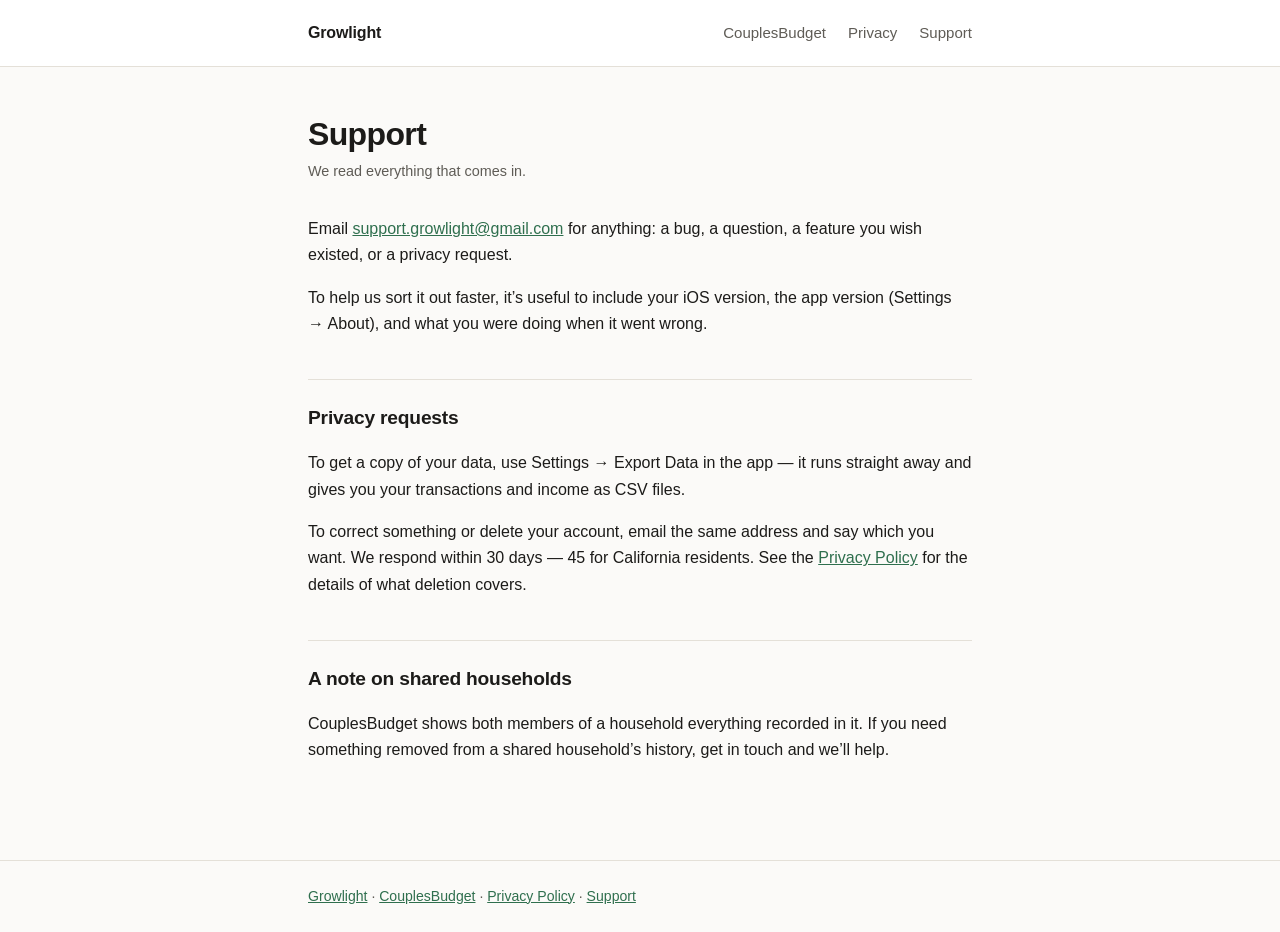
==== couplesbudget/support/index.html @ 72610f9d "Publish the Growlight site: landing, CouplesBudget privacy and support Static pages, no build step. " ====
<!doctype html>
<html lang="en">
<head>
<meta charset="utf-8">
<meta name="viewport" content="width=device-width, initial-scale=1">
<title>Support — CouplesBudget</title>
<meta name="description" content="Get help with CouplesBudget, report a bug, or make a privacy request.">
<link rel="stylesheet" href="../../style.css">
</head>
<body>

<header class="site">
  <div class="wrap">
    <a class="brand" href="../../">Growlight</a>
    <nav>
      <a href="../">CouplesBudget</a>
      <a href="../privacy/">Privacy</a>
      <a href="../support/">Support</a>
    </nav>
  </div>
</header>

<main class="wrap">
  <h1>Support</h1>
  <p class="updated">We read everything that comes in.</p>

  <p>Email <a href="mailto:support.growlight@gmail.com">support.growlight@gmail.com</a> for anything: a bug, a question, a
  feature you wish existed, or a privacy request.</p>

  <p>To help us sort it out faster, it’s useful to include your iOS version, the app version
  (Settings → About), and what you were doing when it went wrong.</p>

  <h2>Privacy requests</h2>
  <p>To get a copy of your data, use Settings → Export Data in the app — it runs straight away and
  gives you your transactions and income as CSV files.</p>
  <p>To correct something or delete your account, email the same address and say which you want.
  We respond within 30 days — 45 for California residents. See the
  <a href="../privacy/">Privacy Policy</a> for the details of what deletion covers.</p>

  <h2>A note on shared households</h2>
  <p>CouplesBudget shows both members of a household everything recorded in it. If you need
  something removed from a shared household’s history, get in touch and we’ll help.</p>
</main>

<footer class="site">
  <div class="wrap">
    <a href="../../">Growlight</a> · <a href="../">CouplesBudget</a> · <a href="../privacy/">Privacy Policy</a> · <a href="../support/">Support</a>
  </div>
</footer>

</body>
</html>
---- style.css ----
:root {
  color-scheme: light dark;
  --bg: #fbfaf8;
  --surface: #ffffff;
  --text: #1c1b19;
  --muted: #5f5c56;
  --rule: #e4e0d8;
  --accent: #2f6f4e;
  --accent-soft: #eef4f0;
  --max: 44rem;
}
@media (prefers-color-scheme: dark) {
  :root {
    --bg: #16151a;
    --surface: #1e1d23;
    --text: #ecebe8;
    --muted: #a5a29b;
    --rule: #33313a;
    --accent: #7fc4a0;
    --accent-soft: #1f2a24;
  }
}

* { box-sizing: border-box; }

body {
  margin: 0;
  background: var(--bg);
  color: var(--text);
  font: 16px/1.65 -apple-system, BlinkMacSystemFont, "Segoe UI", Roboto, Helvetica, Arial, sans-serif;
  -webkit-text-size-adjust: 100%;
}

.wrap {
  max-width: var(--max);
  margin: 0 auto;
  padding: 3rem 1.25rem 5rem;
}

header.site {
  border-bottom: 1px solid var(--rule);
  background: var(--surface);
}
header.site .wrap {
  padding: 1.25rem;
  display: flex;
  align-items: center;
  justify-content: space-between;
  gap: 1rem;
  flex-wrap: wrap;
}
.brand {
  font-weight: 650;
  letter-spacing: -0.01em;
  text-decoration: none;
  color: var(--text);
}
nav a {
  color: var(--muted);
  text-decoration: none;
  margin-left: 1.1rem;
  font-size: 0.94rem;
}
nav a:hover { color: var(--accent); }

h1 {
  font-size: 2rem;
  line-height: 1.2;
  letter-spacing: -0.02em;
  margin: 0 0 0.4rem;
}
h2 {
  font-size: 1.2rem;
  letter-spacing: -0.01em;
  margin: 2.6rem 0 0.6rem;
  padding-top: 1.4rem;
  border-top: 1px solid var(--rule);
}
h3 {
  font-size: 1rem;
  margin: 1.5rem 0 0.35rem;
}
.updated {
  color: var(--muted);
  font-size: 0.9rem;
  margin: 0 0 2rem;
}
p, li { color: var(--text); }
a { color: var(--accent); }

.callout {
  background: var(--accent-soft);
  border-left: 3px solid var(--accent);
  border-radius: 0 8px 8px 0;
  padding: 1rem 1.15rem;
  margin: 1.5rem 0;
}
.callout p:first-child { margin-top: 0; }
.callout p:last-child { margin-bottom: 0; }

table {
  width: 100%;
  border-collapse: collapse;
  margin: 1.25rem 0;
  font-size: 0.94rem;
  display: block;
  overflow-x: auto;
}
th, td {
  text-align: left;
  padding: 0.6rem 0.75rem 0.6rem 0;
  border-bottom: 1px solid var(--rule);
  vertical-align: top;
}
th { font-weight: 620; color: var(--muted); font-size: 0.85rem; text-transform: uppercase; letter-spacing: 0.04em; }

ul { padding-left: 1.2rem; }
li { margin: 0.3rem 0; }

footer.site {
  border-top: 1px solid var(--rule);
  color: var(--muted);
  font-size: 0.88rem;
}
footer.site .wrap { padding: 1.5rem 1.25rem; }

.cards { display: grid; gap: 1rem; margin: 2rem 0; }
.card {
  display: block;
  background: var(--surface);
  border: 1px solid var(--rule);
  border-radius: 10px;
  padding: 1.1rem 1.25rem;
  text-decoration: none;
  color: var(--text);
}
.card:hover { border-color: var(--accent); }
.card strong { display: block; margin-bottom: 0.2rem; }
.card span { color: var(--muted); font-size: 0.93rem; }
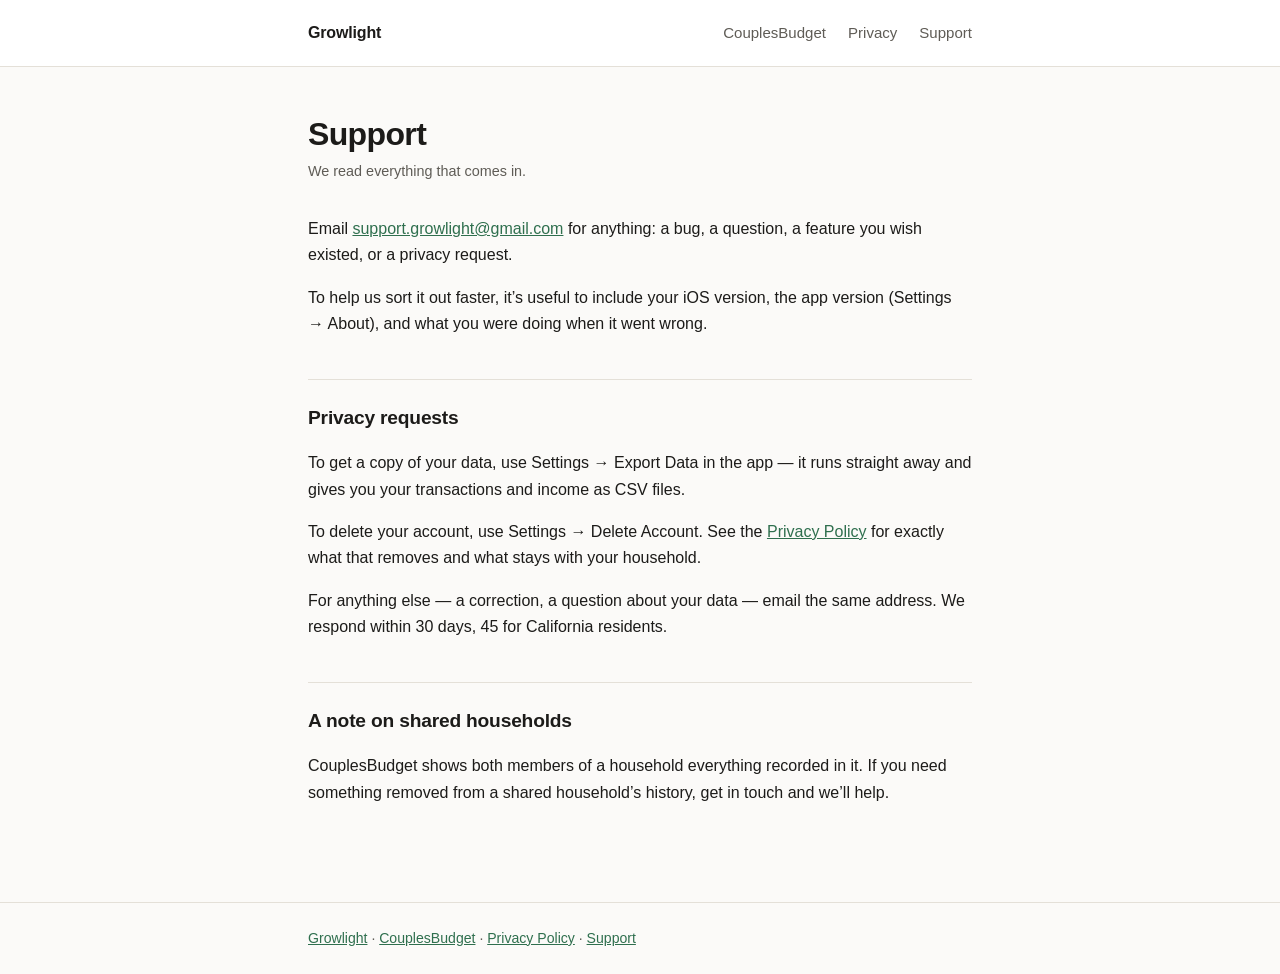
==== commit b5a36a3b: "Correct what the policy says account deletion does" ====
--- a/couplesbudget/support/index.html
+++ b/couplesbudget/support/index.html
@@ -33,9 +33,11 @@
   <h2>Privacy requests</h2>
   <p>To get a copy of your data, use Settings → Export Data in the app — it runs straight away and
   gives you your transactions and income as CSV files.</p>
-  <p>To correct something or delete your account, email the same address and say which you want.
-  We respond within 30 days — 45 for California residents. See the
-  <a href="../privacy/">Privacy Policy</a> for the details of what deletion covers.</p>
+  <p>To delete your account, use Settings → Delete Account. See the
+  <a href="../privacy/">Privacy Policy</a> for exactly what that removes and what stays with your
+  household.</p>
+  <p>For anything else — a correction, a question about your data — email the same address. We
+  respond within 30 days, 45 for California residents.</p>
 
   <h2>A note on shared households</h2>
   <p>CouplesBudget shows both members of a household everything recorded in it. If you need
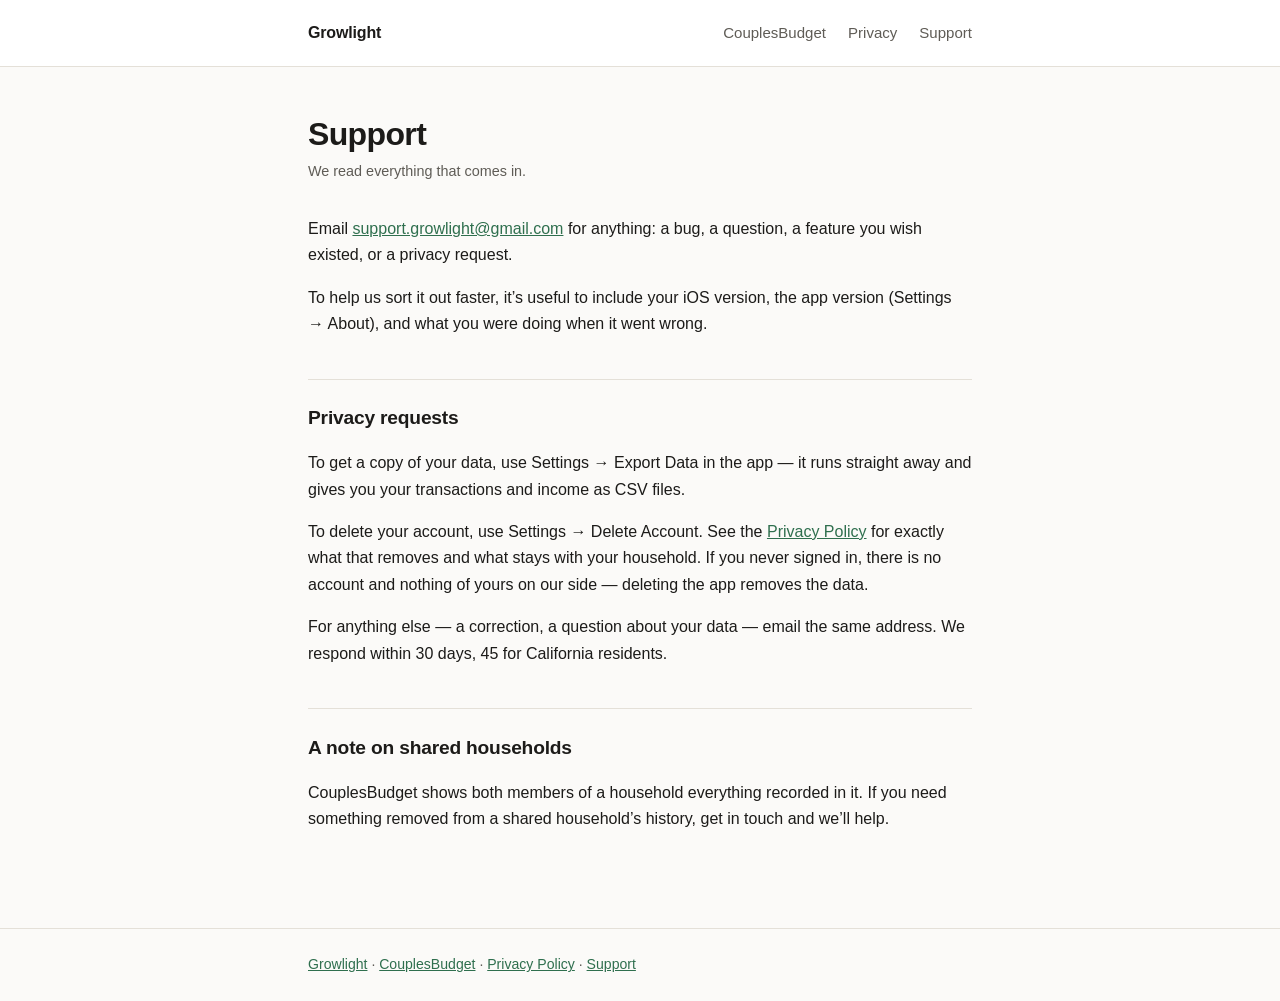
==== commit 2312f782: "Describe the account-free tier in the privacy policy The app has shipped a free tier that creates no" ====
--- a/couplesbudget/support/index.html
+++ b/couplesbudget/support/index.html
@@ -35,7 +35,8 @@
   gives you your transactions and income as CSV files.</p>
   <p>To delete your account, use Settings → Delete Account. See the
   <a href="../privacy/">Privacy Policy</a> for exactly what that removes and what stays with your
-  household.</p>
+  household. If you never signed in, there is no account and nothing of yours on our side —
+  deleting the app removes the data.</p>
   <p>For anything else — a correction, a question about your data — email the same address. We
   respond within 30 days, 45 for California residents.</p>
 
